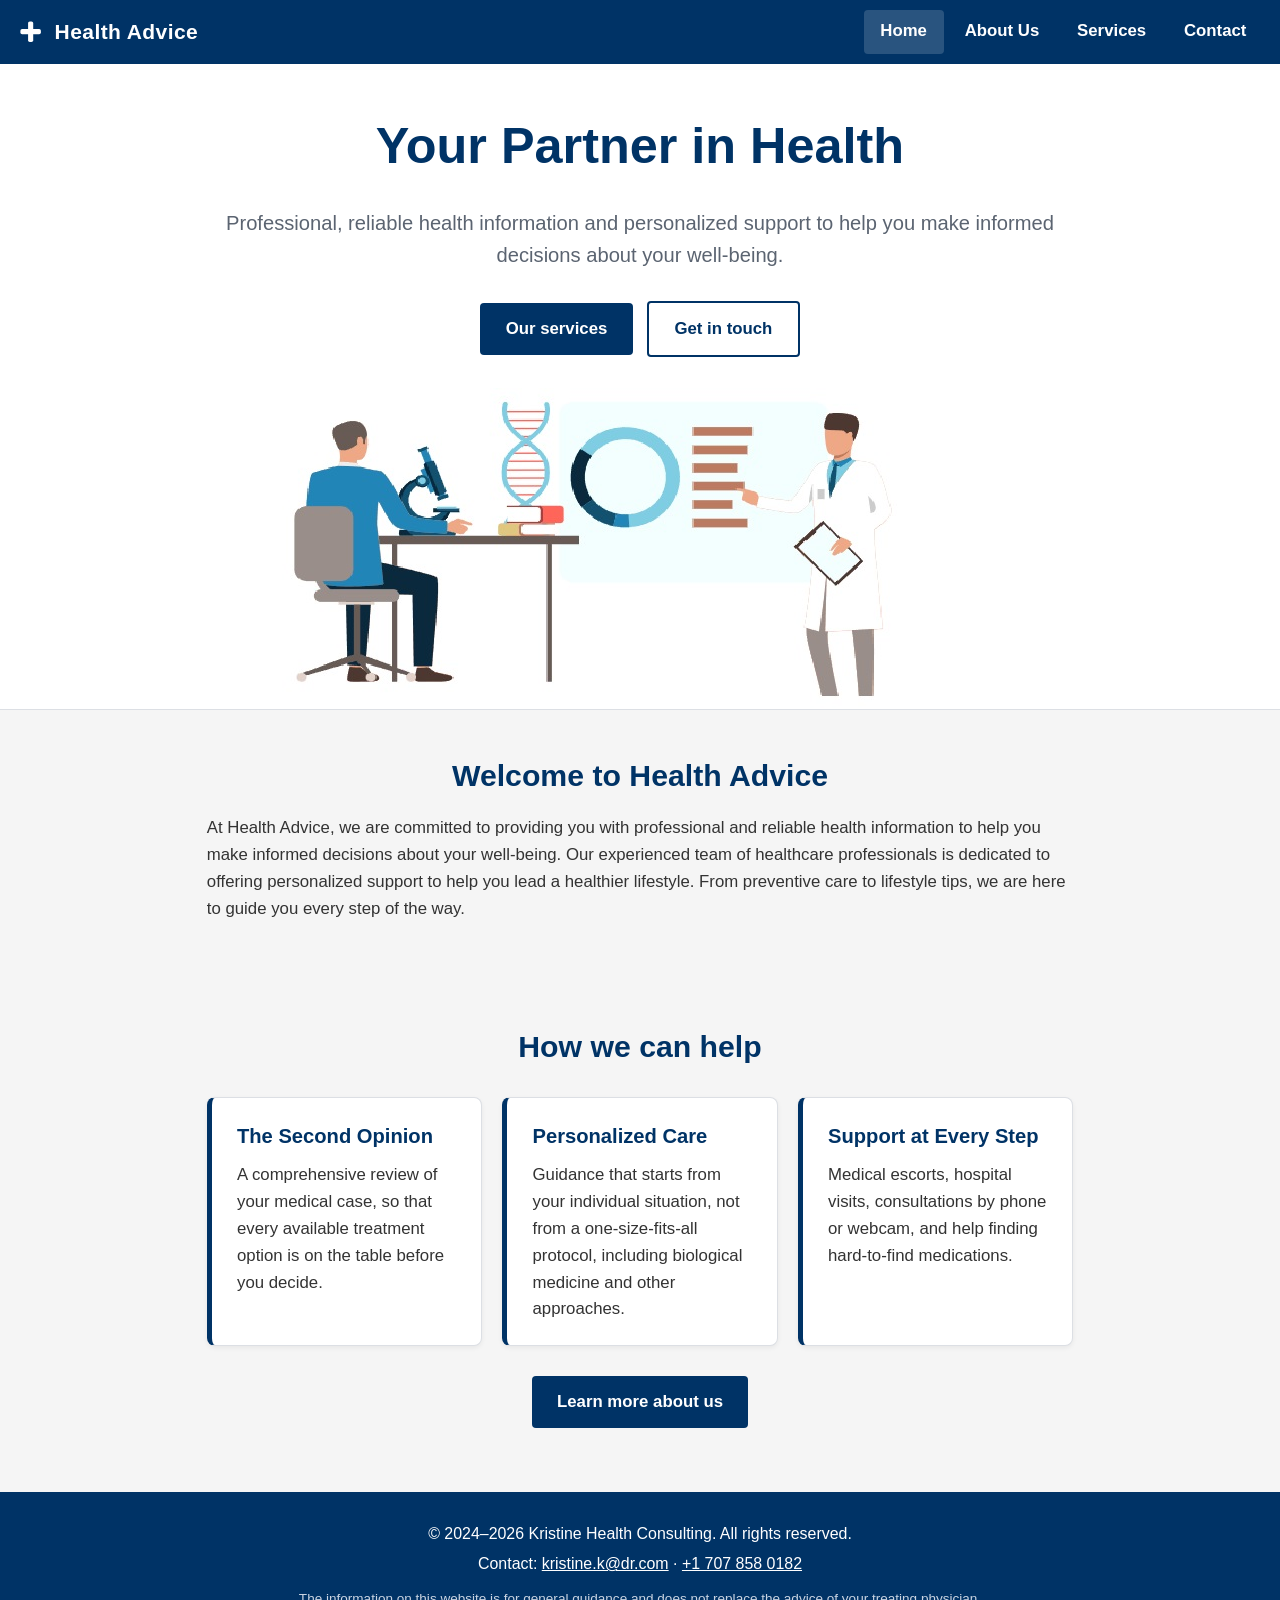
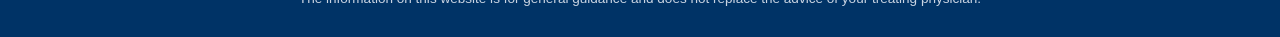
==== index.html @ 34594fee "Health Advice: static site (home, about, services, contact) Rebuilt from the 2024-25 pages with a sh" ====
<!DOCTYPE html>
<html lang="en">
<head>
  <meta charset="UTF-8">
  <meta name="viewport" content="width=device-width, initial-scale=1.0">
  <title>Health Advice - Your Partner in Health</title>
  <meta name="description" content="Health Advice is your trusted partner for reliable health guidance, second opinions and personalized support to enhance your well-being.">
  <meta name="author" content="Kristine Health Consulting">
  <meta name="robots" content="index, follow">
  <meta property="og:title" content="Health Advice - Your Partner in Health">
  <meta property="og:description" content="Health Advice is your trusted partner for reliable health guidance, second opinions and personalized support to enhance your well-being.">
  <meta property="og:type" content="website">
  <meta property="og:image" content="https://nardaxxx.github.io/healthadvice/images/health-advice.jpg">
  <link rel="canonical" href="https://nardaxxx.github.io/healthadvice/">
  <meta property="og:url" content="https://nardaxxx.github.io/healthadvice/">
  <meta name="theme-color" content="#003366">
  <link rel="icon" href="favicon.svg" type="image/svg+xml">
  <link rel="stylesheet" href="styles.css">
</head>
<body>
  <a class="skip" href="#main">Skip to content</a>
  <header class="site-header">
    <a class="brand" href="index.html">
      <svg class="brand-mark" viewBox="0 0 32 32" aria-hidden="true"><rect x="13" y="4" width="6" height="24" rx="2"/><rect x="4" y="13" width="24" height="6" rx="2"/></svg>
      <span>Health Advice</span>
    </a>
    <nav aria-label="Main">
      <ul>
        <li><a href="index.html" aria-current="page">Home</a></li>
        <li><a href="about.html">About Us</a></li>
        <li><a href="services.html">Services</a></li>
        <li><a href="contact.html">Contact</a></li>
      </ul>
    </nav>
  </header>

  <main id="main">
    <section class="hero">
      <div class="hero-text">
        <h1>Your Partner in Health</h1>
        <p class="lead">Professional, reliable health information and personalized support to help you make informed decisions about your well-being.</p>
        <p class="actions">
          <a class="button" href="services.html">Our services</a>
          <a class="button button-outline" href="contact.html">Get in touch</a>
        </p>
      </div>
      <img src="images/health-advice.jpg" alt="Illustration: a researcher at a microscope and a physician presenting results" width="845" height="321">
    </section>

    <section class="content">
      <h2>Welcome to Health Advice</h2>
      <p>At Health Advice, we are committed to providing you with professional and reliable health information to help you make informed decisions about your well-being. Our experienced team of healthcare professionals is dedicated to offering personalized support to help you lead a healthier lifestyle. From preventive care to lifestyle tips, we are here to guide you every step of the way.</p>
    </section>

    <section class="content">
      <h2>How we can help</h2>
      <div class="cards">
        <article class="card">
          <h3>The Second Opinion</h3>
          <p>A comprehensive review of your medical case, so that every available treatment option is on the table before you decide.</p>
        </article>
        <article class="card">
          <h3>Personalized Care</h3>
          <p>Guidance that starts from your individual situation, not from a one-size-fits-all protocol, including biological medicine and other approaches.</p>
        </article>
        <article class="card">
          <h3>Support at Every Step</h3>
          <p>Medical escorts, hospital visits, consultations by phone or webcam, and help finding hard-to-find medications.</p>
        </article>
      </div>
      <p class="actions"><a class="button" href="about.html">Learn more about us</a></p>
    </section>
  </main>

  <footer class="site-footer">
    <p>&copy; 2024&ndash;2026 Kristine Health Consulting. All rights reserved.</p>
    <p>Contact: <a href="mailto:kristine.k@dr.com">kristine.k@dr.com</a> &middot; <a href="tel:+17078580182">+1 707 858 0182</a></p>
    <p class="small">The information on this website is for general guidance and does not replace the advice of your treating physician.</p>
  </footer>
</body>
</html>
---- styles.css ----
/* Health Advice — Kristine Health Consulting
   Palette e caratteri del sito originale: blu navy #003366, hover #00509e,
   sfondo #f5f5f5, Arial. Un solo foglio di stile per tutte le pagine. */

:root {
  --navy: #003366;
  --navy-light: #00509e;
  --bg: #f5f5f5;
  --card: #ffffff;
  --card-border: #dcdfe4;
  --text: #333333;
  --muted: #5b6471;
  --max: 900px;
}

* { box-sizing: border-box; }

html { scroll-behavior: smooth; }

body {
  margin: 0;
  font-family: Arial, Helvetica, sans-serif;
  font-size: 1.05rem;
  line-height: 1.6;
  color: var(--text);
  background: var(--bg);
  display: flex;
  flex-direction: column;
  min-height: 100vh;
}

main { flex: 1; }

a { color: var(--navy); }

.skip {
  position: absolute;
  left: -999px;
  top: 0;
  background: #fff;
  padding: 0.5em 1em;
}
.skip:focus { left: 1em; z-index: 10; }

/* Intestazione e menu */
.site-header {
  background: var(--navy);
  color: #fff;
  display: flex;
  align-items: center;
  justify-content: space-between;
  flex-wrap: wrap;
  gap: 0.5em 1.5em;
  padding: 0.6em 1em;
}

.brand {
  display: flex;
  align-items: center;
  gap: 0.5em;
  color: #fff;
  text-decoration: none;
  font-weight: bold;
  font-size: 1.25em;
  letter-spacing: 0.02em;
}
.brand-mark { width: 1.3em; height: 1.3em; fill: #fff; }

.site-header nav ul {
  list-style: none;
  margin: 0;
  padding: 0;
  display: flex;
  flex-wrap: wrap;
  gap: 0.25em;
}
.site-header nav a {
  display: block;
  color: #fff;
  text-decoration: none;
  font-weight: bold;
  padding: 0.5em 1em;
  border-radius: 4px;
  transition: background-color 0.3s;
  white-space: nowrap;
}
.site-header nav a:hover,
.site-header nav a:focus-visible { background: var(--navy-light); }
.site-header nav a[aria-current="page"] { background: rgba(255, 255, 255, 0.16); }

/* Apertura della home */
.hero {
  background: #fff;
  border-bottom: 1px solid var(--card-border);
  padding: 2.5em 1em 0;
  text-align: center;
}
.hero-text { max-width: var(--max); margin: 0 auto; }
.hero h1 {
  color: var(--navy);
  font-size: clamp(2em, 5vw, 3em);
  margin: 0 0 0.3em;
}
.hero img {
  display: block;
  width: 100%;
  max-width: 845px;
  height: auto;
  margin: 1.5em auto 0;
}

.page-title {
  background: var(--navy);
  color: #fff;
  text-align: center;
  padding: 3em 1em;
}
.page-title h1 { margin: 0; font-size: clamp(2em, 5vw, 3em); }
.page-title .lead { color: #e6edf5; margin: 0.4em 0 0; }

.lead { font-size: 1.2em; color: var(--muted); }

/* Blocchi di testo */
.content {
  max-width: var(--max);
  margin: 0 auto;
  padding: 2.5em 1em;
}
.content h2 {
  color: var(--navy);
  font-size: 1.8em;
  margin: 1.2em 0 0.5em;
  text-align: center;
}
.content > h2:first-child { margin-top: 0; }
.content p { margin: 0 0 1em; }

.band {
  max-width: none;
  background: #e9eef5;
  text-align: center;
}
.band .lead { max-width: var(--max); margin: 0 auto; color: var(--navy); }

/* Schede */
.cards {
  display: grid;
  grid-template-columns: repeat(auto-fit, minmax(240px, 1fr));
  gap: 1.2em;
  margin: 1.5em 0;
}
.card {
  background: var(--card);
  border: 1px solid var(--card-border);
  border-left: 5px solid var(--navy);
  border-radius: 8px;
  padding: 1.3em 1.5em;
  box-shadow: 0 2px 5px rgba(0, 0, 0, 0.06);
}
.card h2, .card h3 {
  color: var(--navy);
  text-align: left;
  font-size: 1.2em;
  margin: 0 0 0.5em;
}
.card p { margin: 0; }

.services {
  list-style: none;
  padding: 0;
  margin: 0 0 1.5em;
  display: grid;
  gap: 1.2em;
  counter-reset: service;
}
.services .card { counter-increment: service; }
.services .card h2::before {
  content: counter(service) ". ";
  color: var(--navy-light);
}

.contact-cards { grid-template-columns: repeat(auto-fit, minmax(240px, 1fr)); }
.contact-card {
  text-decoration: none;
  color: var(--text);
  display: flex;
  flex-direction: column;
  gap: 0.2em;
  transition: background-color 0.3s;
}
.contact-card:hover { background: #eef3f9; }
.contact-card .label {
  font-size: 0.85em;
  text-transform: uppercase;
  letter-spacing: 0.08em;
  color: var(--muted);
}
.contact-card .value {
  font-size: 1.25em;
  font-weight: bold;
  color: var(--navy);
  word-break: break-all;
}

/* Pulsanti */
.actions { text-align: center; margin: 1.5em 0 0; }
.button {
  display: inline-block;
  background: var(--navy);
  color: #fff;
  text-decoration: none;
  font-weight: bold;
  padding: 0.75em 1.5em;
  border-radius: 4px;
  margin: 0.3em;
  transition: background-color 0.3s;
}
.button:hover, .button:focus-visible { background: var(--navy-light); }
.button-outline {
  background: transparent;
  color: var(--navy);
  border: 2px solid var(--navy);
}
.button-outline:hover, .button-outline:focus-visible { background: var(--navy); color: #fff; }

/* Piè di pagina */
.site-footer {
  background: var(--navy);
  color: #fff;
  text-align: center;
  padding: 1.5em 1em;
  font-size: 0.95em;
}
.site-footer p { margin: 0.3em 0; }
.site-footer a { color: #fff; }
.site-footer .small { font-size: 0.85em; color: #c9d4e2; margin-top: 0.8em; }

@media (max-width: 600px) {
  .site-header { justify-content: center; text-align: center; }
  .site-header nav ul { justify-content: center; }
  .content { padding: 2em 1em; }
}
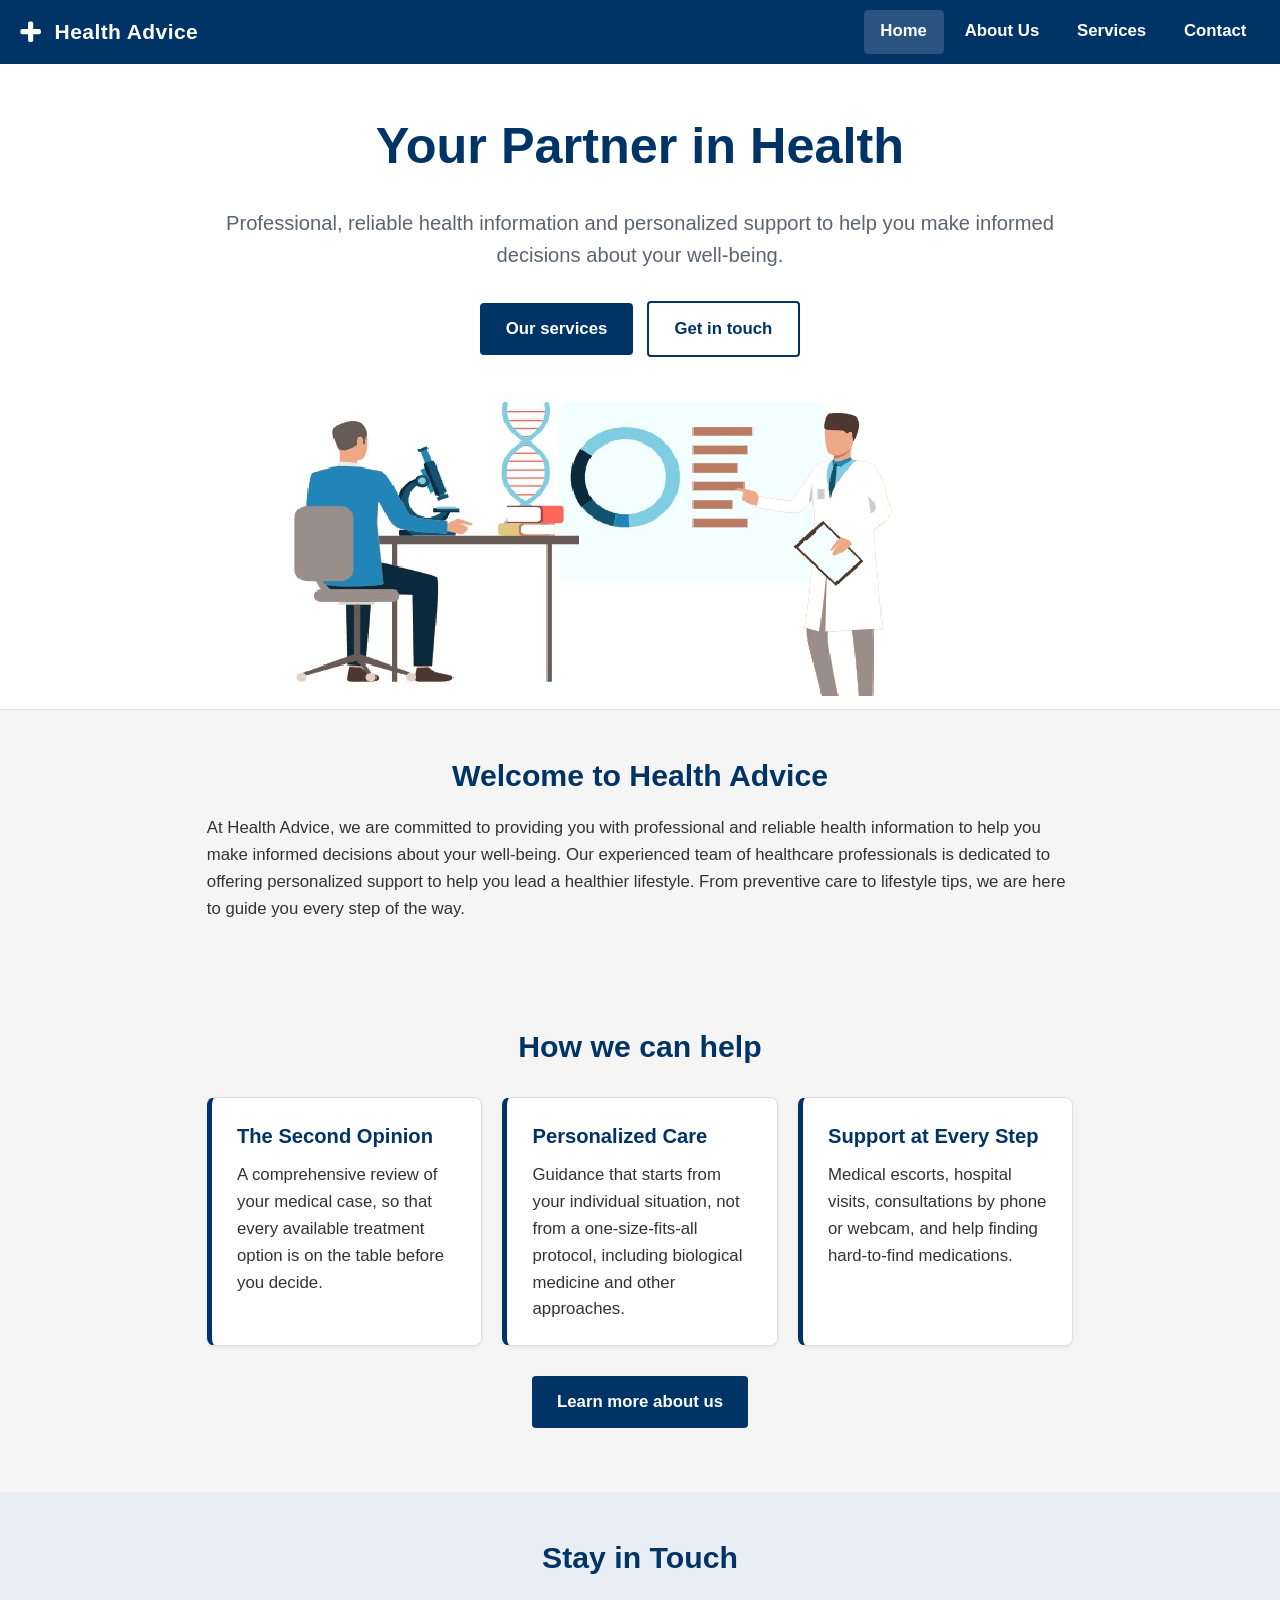
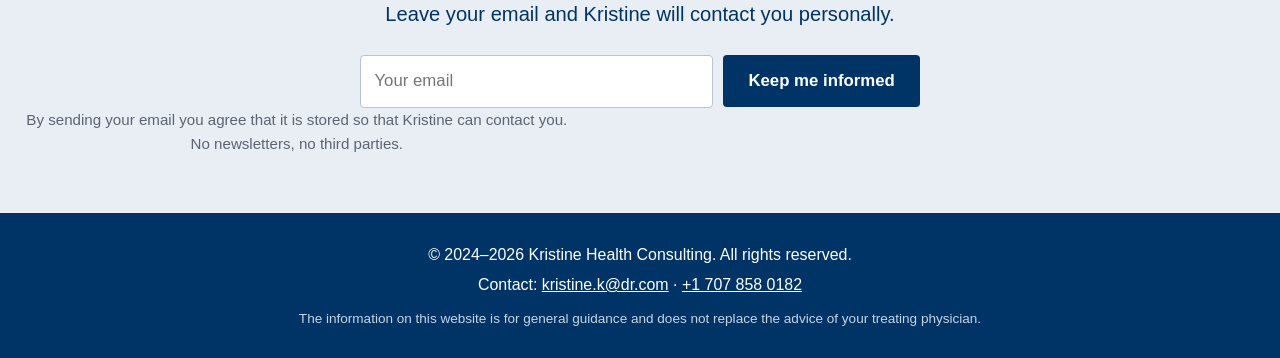
==== commit 456b443a: "Add contact forms (Formspree-ready, mailto fallback) and thanks page Co-Authored-By: Claude Fable 5." ====
--- a/index.html
+++ b/index.html
@@ -70,6 +70,20 @@
       </div>
       <p class="actions"><a class="button" href="about.html">Learn more about us</a></p>
     </section>
+
+    <section class="content band">
+      <h2>Stay in Touch</h2>
+      <p class="lead">Leave your email and Kristine will contact you personally.</p>
+      <form class="contact-form inline-form" action="https://formspree.io/f/FORMSPREE_ID" method="POST">
+        <label for="home-email" class="visually-hidden">Email</label>
+        <input id="home-email" name="email" type="email" placeholder="Your email" autocomplete="email" required>
+        <input type="text" name="_gotcha" class="gotcha" tabindex="-1" autocomplete="off">
+        <input type="hidden" name="_subject" value="New subscriber from Health Advice">
+        <input type="hidden" name="_next" value="https://nardaxxx.github.io/healthadvice/thanks.html">
+        <button type="submit" class="button">Keep me informed</button>
+      </form>
+      <p class="small-note">By sending your email you agree that it is stored so that Kristine can contact you. No newsletters, no third parties.</p>
+    </section>
   </main>
 
   <footer class="site-footer">
@@ -77,5 +91,20 @@
     <p>Contact: <a href="mailto:kristine.k@dr.com">kristine.k@dr.com</a> &middot; <a href="tel:+17078580182">+1 707 858 0182</a></p>
     <p class="small">The information on this website is for general guidance and does not replace the advice of your treating physician.</p>
   </footer>
+  <script>
+    // Finché il modulo non è attivato (codice Formspree mancante), "Send" apre
+    // il programma di posta con i dati già compilati. Per attivare: sostituire
+    // FORMSPREE_ID con il codice del modulo in questa pagina e in contact.html.
+    document.querySelectorAll('form.contact-form').forEach(function (form) {
+      if (!form.action.includes('FORMSPREE_ID')) return;
+      form.addEventListener('submit', function (event) {
+        event.preventDefault();
+        var get = function (n) { var f = form.elements[n]; return f ? f.value.trim() : ''; };
+        var body = 'Name: ' + get('name') + '\nEmail: ' + get('email') + '\n\n' + get('message');
+        location.href = 'mailto:kristine.k@dr.com?subject=' + encodeURIComponent('Contact from Health Advice') +
+                        '&body=' + encodeURIComponent(body);
+      });
+    });
+  </script>
 </body>
 </html>
--- a/styles.css
+++ b/styles.css
@@ -223,6 +223,47 @@
 }
 .button-outline:hover, .button-outline:focus-visible { background: var(--navy); color: #fff; }
 
+/* Moduli di contatto (Formspree) */
+.contact-form {
+  display: grid;
+  gap: 0.4em;
+  max-width: 560px;
+  margin: 1.5em auto 0;
+  text-align: left;
+}
+.contact-form label { font-weight: bold; color: var(--navy); margin-top: 0.6em; }
+.contact-form input[type="text"],
+.contact-form input[type="email"],
+.contact-form textarea {
+  width: 100%;
+  font: inherit;
+  padding: 0.7em 0.8em;
+  border: 1px solid #b9c2cf;
+  border-radius: 4px;
+  background: #fff;
+}
+.contact-form input:focus, .contact-form textarea:focus {
+  outline: 2px solid var(--navy-light);
+  outline-offset: 1px;
+}
+.contact-form .check { font-weight: normal; color: var(--text); display: flex; gap: 0.6em; align-items: flex-start; }
+.contact-form .check input { margin-top: 0.35em; }
+.contact-form .button { justify-self: start; margin: 0.8em 0 0; border: 0; font: inherit; font-weight: bold; cursor: pointer; }
+.gotcha { position: absolute; left: -9999px; width: 1px; height: 1px; }
+.visually-hidden { position: absolute; left: -9999px; }
+
+.inline-form {
+  grid-template-columns: 1fr auto;
+  align-items: center;
+  gap: 0.6em;
+}
+.inline-form .button { margin: 0; }
+.small-note { font-size: 0.9em; color: var(--muted); max-width: 560px; margin: 1em auto 0; }
+@media (max-width: 600px) {
+  .inline-form { grid-template-columns: 1fr; }
+  .inline-form .button { justify-self: stretch; text-align: center; }
+}
+
 /* Piè di pagina */
 .site-footer {
   background: var(--navy);
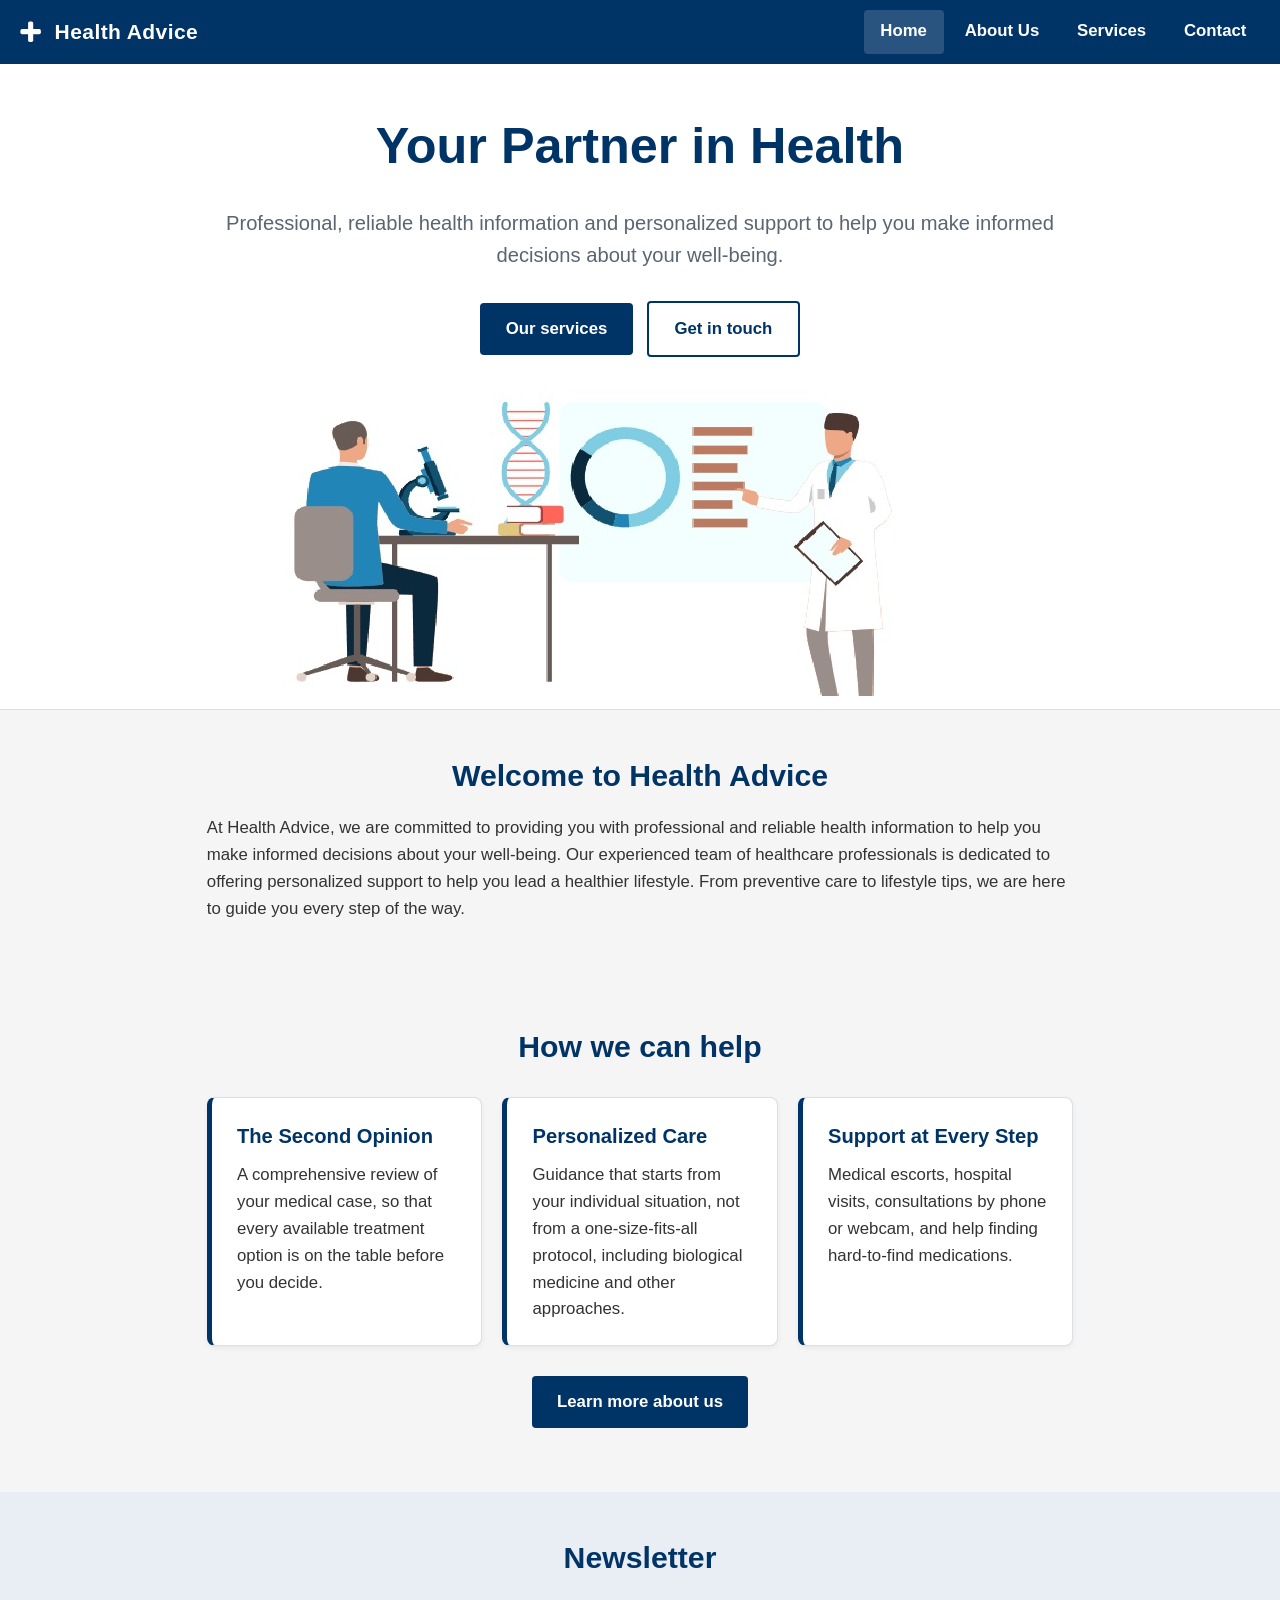
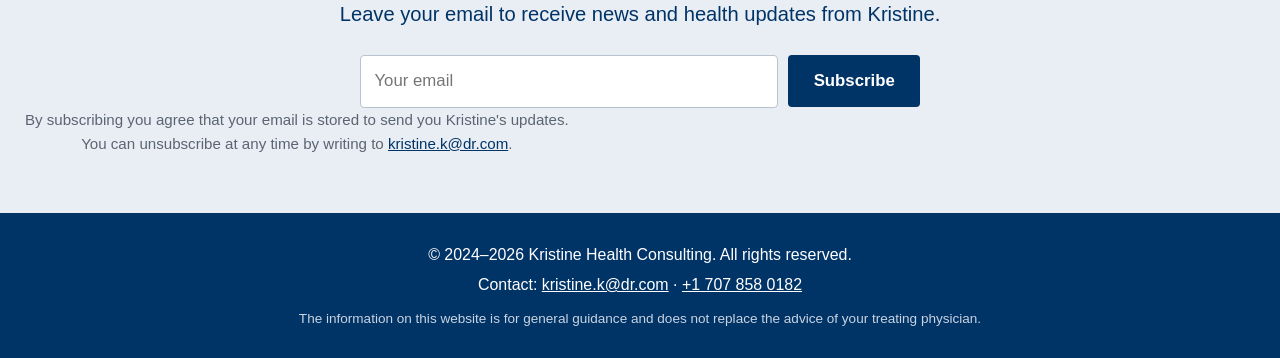
==== commit 7a18f3a6: "Newsletter signup on the home page only; plain email on the contact page Co-Authored-By: Claude Fabl" ====
--- a/index.html
+++ b/index.html
@@ -72,17 +72,17 @@
     </section>
 
     <section class="content band">
-      <h2>Stay in Touch</h2>
-      <p class="lead">Leave your email and Kristine will contact you personally.</p>
+      <h2>Newsletter</h2>
+      <p class="lead">Leave your email to receive news and health updates from Kristine.</p>
       <form class="contact-form inline-form" action="https://formspree.io/f/FORMSPREE_ID" method="POST">
         <label for="home-email" class="visually-hidden">Email</label>
         <input id="home-email" name="email" type="email" placeholder="Your email" autocomplete="email" required>
         <input type="text" name="_gotcha" class="gotcha" tabindex="-1" autocomplete="off">
-        <input type="hidden" name="_subject" value="New subscriber from Health Advice">
+        <input type="hidden" name="_subject" value="New newsletter subscriber - Health Advice">
         <input type="hidden" name="_next" value="https://nardaxxx.github.io/healthadvice/thanks.html">
-        <button type="submit" class="button">Keep me informed</button>
+        <button type="submit" class="button">Subscribe</button>
       </form>
-      <p class="small-note">By sending your email you agree that it is stored so that Kristine can contact you. No newsletters, no third parties.</p>
+      <p class="small-note">By subscribing you agree that your email is stored to send you Kristine's updates. You can unsubscribe at any time by writing to <a href="mailto:kristine.k@dr.com">kristine.k@dr.com</a>.</p>
     </section>
   </main>
 
@@ -92,17 +92,16 @@
     <p class="small">The information on this website is for general guidance and does not replace the advice of your treating physician.</p>
   </footer>
   <script>
-    // Finché il modulo non è attivato (codice Formspree mancante), "Send" apre
-    // il programma di posta con i dati già compilati. Per attivare: sostituire
-    // FORMSPREE_ID con il codice del modulo in questa pagina e in contact.html.
+    // Finché la newsletter non è attivata (codice Formspree mancante), "Subscribe"
+    // apre il programma di posta con una richiesta di iscrizione già scritta.
+    // Per attivare: sostituire FORMSPREE_ID con il codice del modulo in questa pagina.
     document.querySelectorAll('form.contact-form').forEach(function (form) {
       if (!form.action.includes('FORMSPREE_ID')) return;
       form.addEventListener('submit', function (event) {
         event.preventDefault();
-        var get = function (n) { var f = form.elements[n]; return f ? f.value.trim() : ''; };
-        var body = 'Name: ' + get('name') + '\nEmail: ' + get('email') + '\n\n' + get('message');
-        location.href = 'mailto:kristine.k@dr.com?subject=' + encodeURIComponent('Contact from Health Advice') +
-                        '&body=' + encodeURIComponent(body);
+        var email = form.elements['email'] ? form.elements['email'].value.trim() : '';
+        location.href = 'mailto:kristine.k@dr.com?subject=' + encodeURIComponent('Newsletter subscription - Health Advice') +
+                        '&body=' + encodeURIComponent('Please add me to your newsletter: ' + email);
       });
     });
   </script>
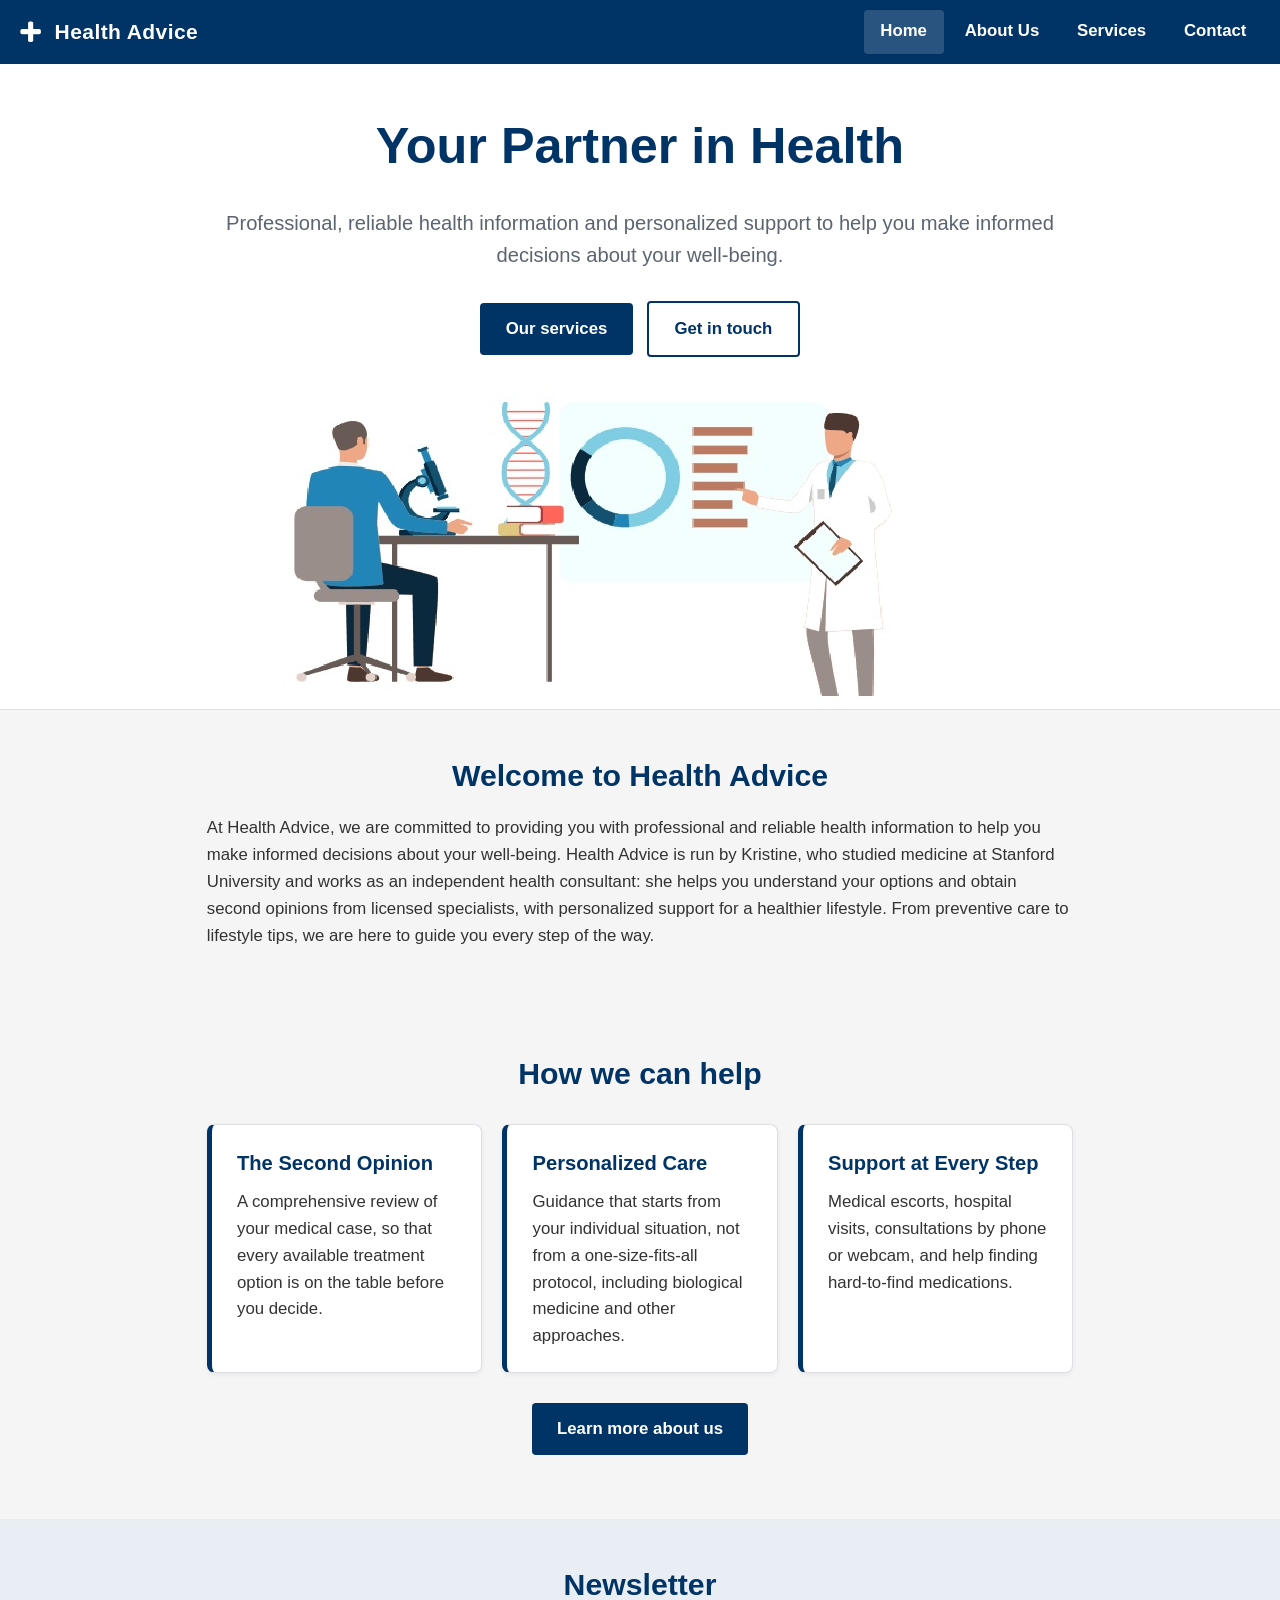
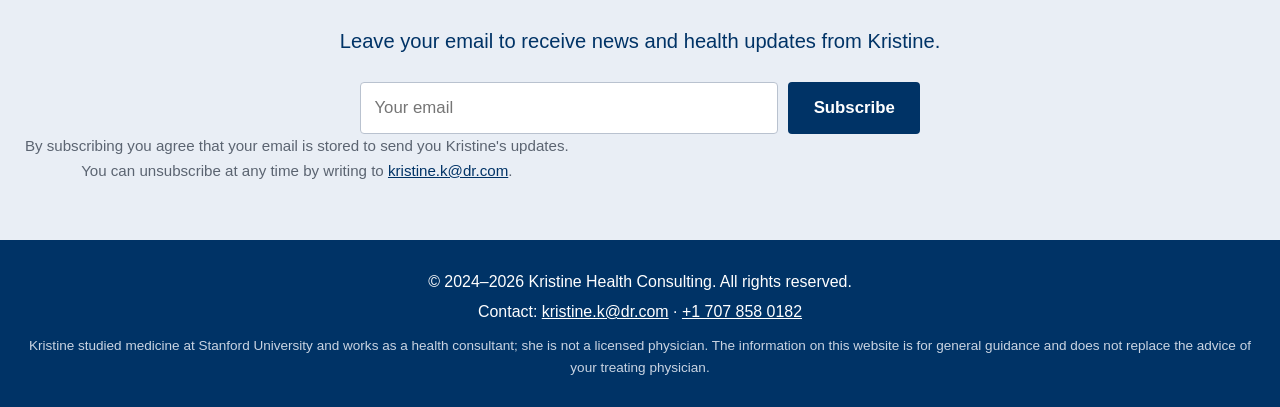
==== commit 24524b2e: "Describe Kristine's role accurately: Stanford medical graduate, health consultant, not a licensed ph" ====
--- a/index.html
+++ b/index.html
@@ -49,7 +49,7 @@
 
     <section class="content">
       <h2>Welcome to Health Advice</h2>
-      <p>At Health Advice, we are committed to providing you with professional and reliable health information to help you make informed decisions about your well-being. Our experienced team of healthcare professionals is dedicated to offering personalized support to help you lead a healthier lifestyle. From preventive care to lifestyle tips, we are here to guide you every step of the way.</p>
+      <p>At Health Advice, we are committed to providing you with professional and reliable health information to help you make informed decisions about your well-being. Health Advice is run by Kristine, who studied medicine at Stanford University and works as an independent health consultant: she helps you understand your options and obtain second opinions from licensed specialists, with personalized support for a healthier lifestyle. From preventive care to lifestyle tips, we are here to guide you every step of the way.</p>
     </section>
 
     <section class="content">
@@ -89,7 +89,7 @@
   <footer class="site-footer">
     <p>&copy; 2024&ndash;2026 Kristine Health Consulting. All rights reserved.</p>
     <p>Contact: <a href="mailto:kristine.k@dr.com">kristine.k@dr.com</a> &middot; <a href="tel:+17078580182">+1 707 858 0182</a></p>
-    <p class="small">The information on this website is for general guidance and does not replace the advice of your treating physician.</p>
+    <p class="small">Kristine studied medicine at Stanford University and works as a health consultant; she is not a licensed physician. The information on this website is for general guidance and does not replace the advice of your treating physician.</p>
   </footer>
   <script>
     // Finché la newsletter non è attivata (codice Formspree mancante), "Subscribe"
--- a/styles.css
+++ b/styles.css
@@ -222,6 +222,10 @@
   border: 2px solid var(--navy);
 }
 .button-outline:hover, .button-outline:focus-visible { background: var(--navy); color: #fff; }
+
+/* Nota sul ruolo (pagina About) */
+.role-note { margin: 1.5em 0 0; background: #eef3f9; }
+.role-note p { margin: 0; }
 
 /* Moduli di contatto (Formspree) */
 .contact-form {
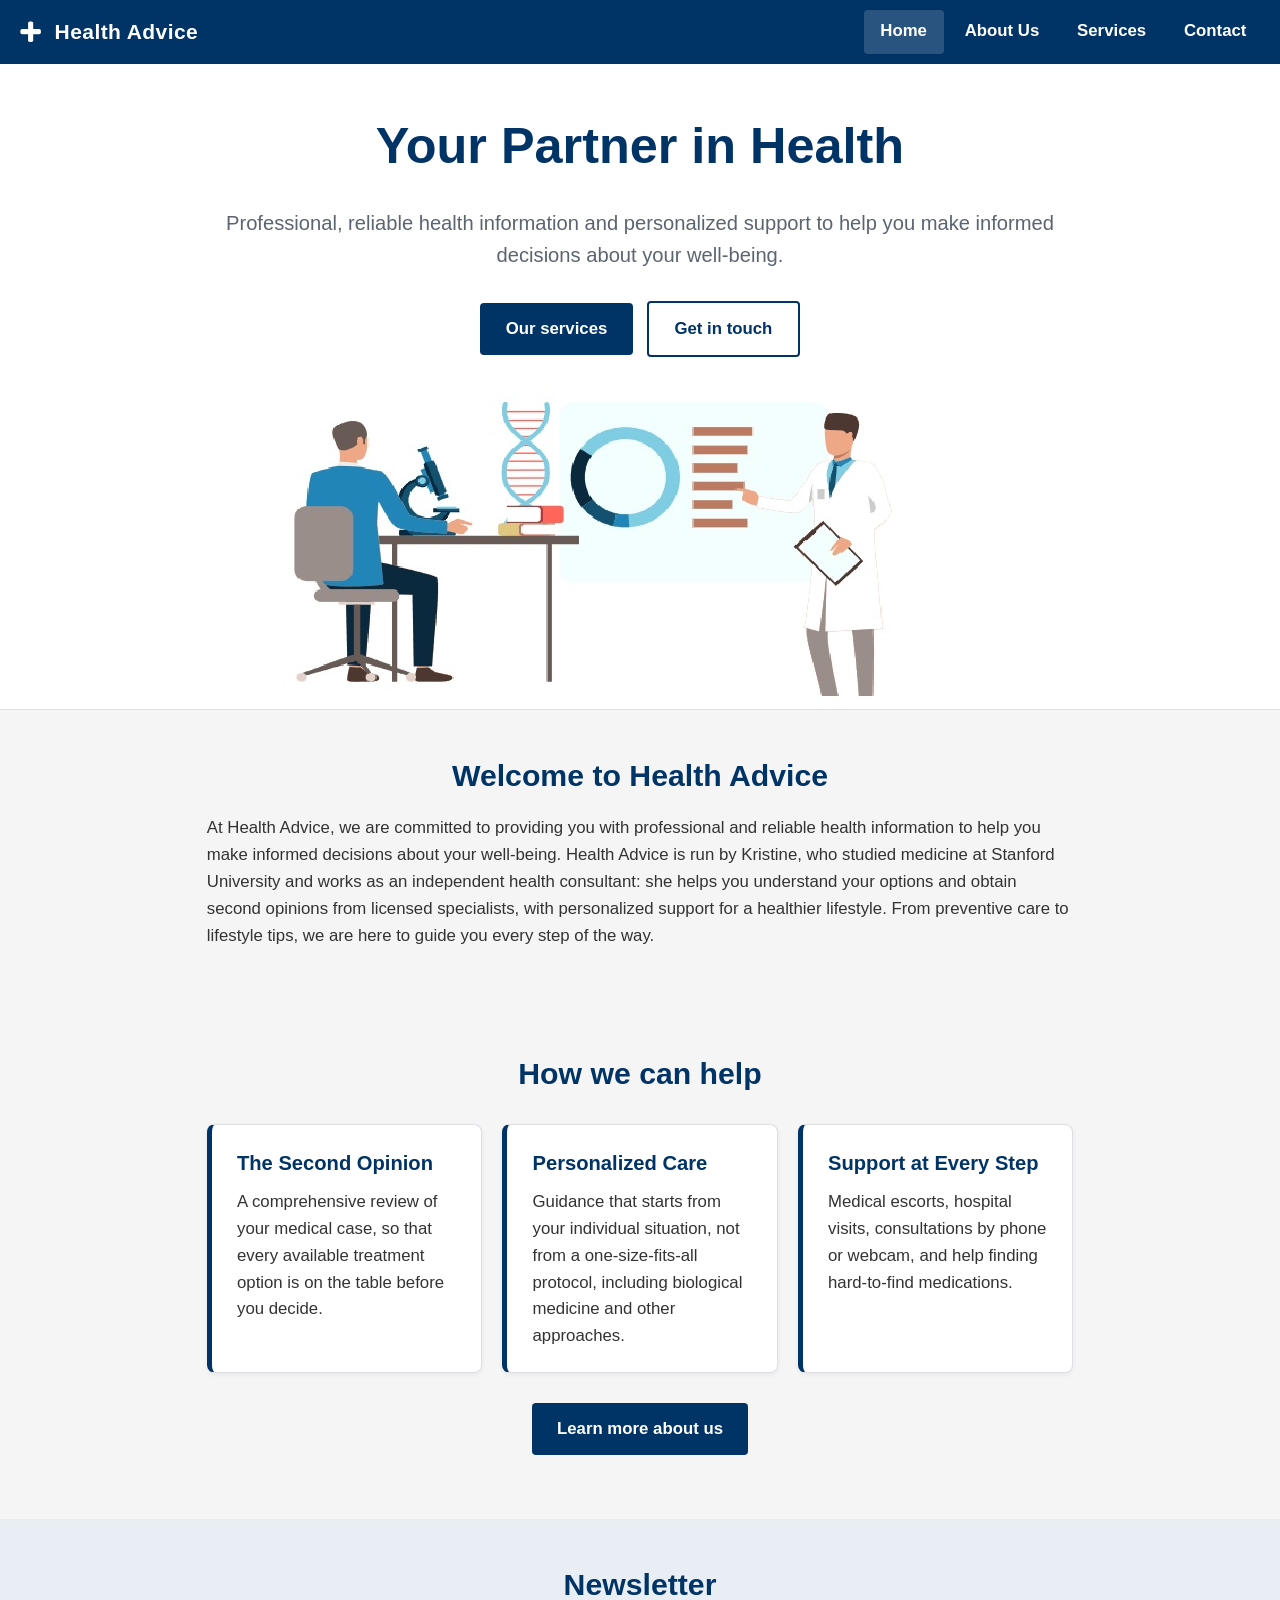
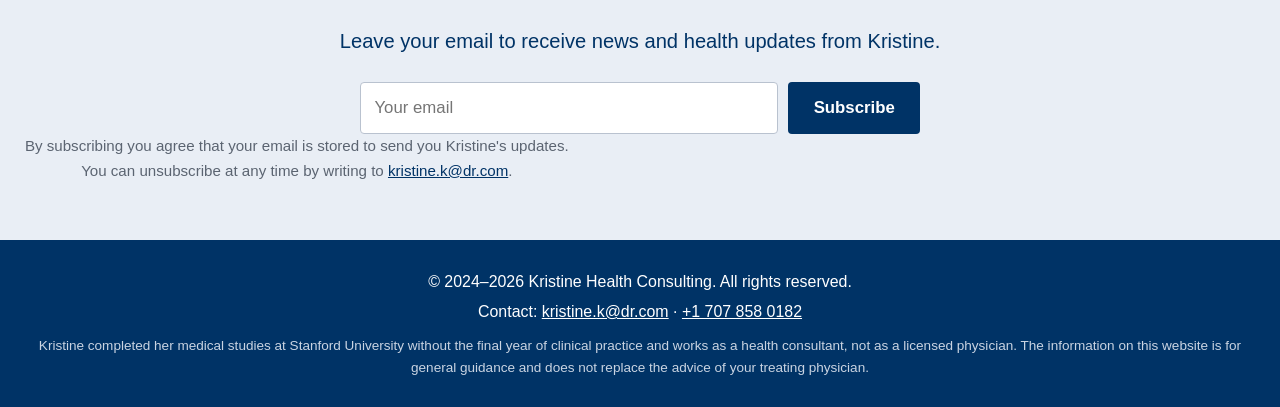
==== commit 7f6b6e15: "Background note: medical studies completed, final clinical year not completed Co-Authored-By: Claude" ====
--- a/index.html
+++ b/index.html
@@ -89,7 +89,7 @@
   <footer class="site-footer">
     <p>&copy; 2024&ndash;2026 Kristine Health Consulting. All rights reserved.</p>
     <p>Contact: <a href="mailto:kristine.k@dr.com">kristine.k@dr.com</a> &middot; <a href="tel:+17078580182">+1 707 858 0182</a></p>
-    <p class="small">Kristine studied medicine at Stanford University and works as a health consultant; she is not a licensed physician. The information on this website is for general guidance and does not replace the advice of your treating physician.</p>
+    <p class="small">Kristine completed her medical studies at Stanford University without the final year of clinical practice and works as a health consultant, not as a licensed physician. The information on this website is for general guidance and does not replace the advice of your treating physician.</p>
   </footer>
   <script>
     // Finché la newsletter non è attivata (codice Formspree mancante), "Subscribe"
